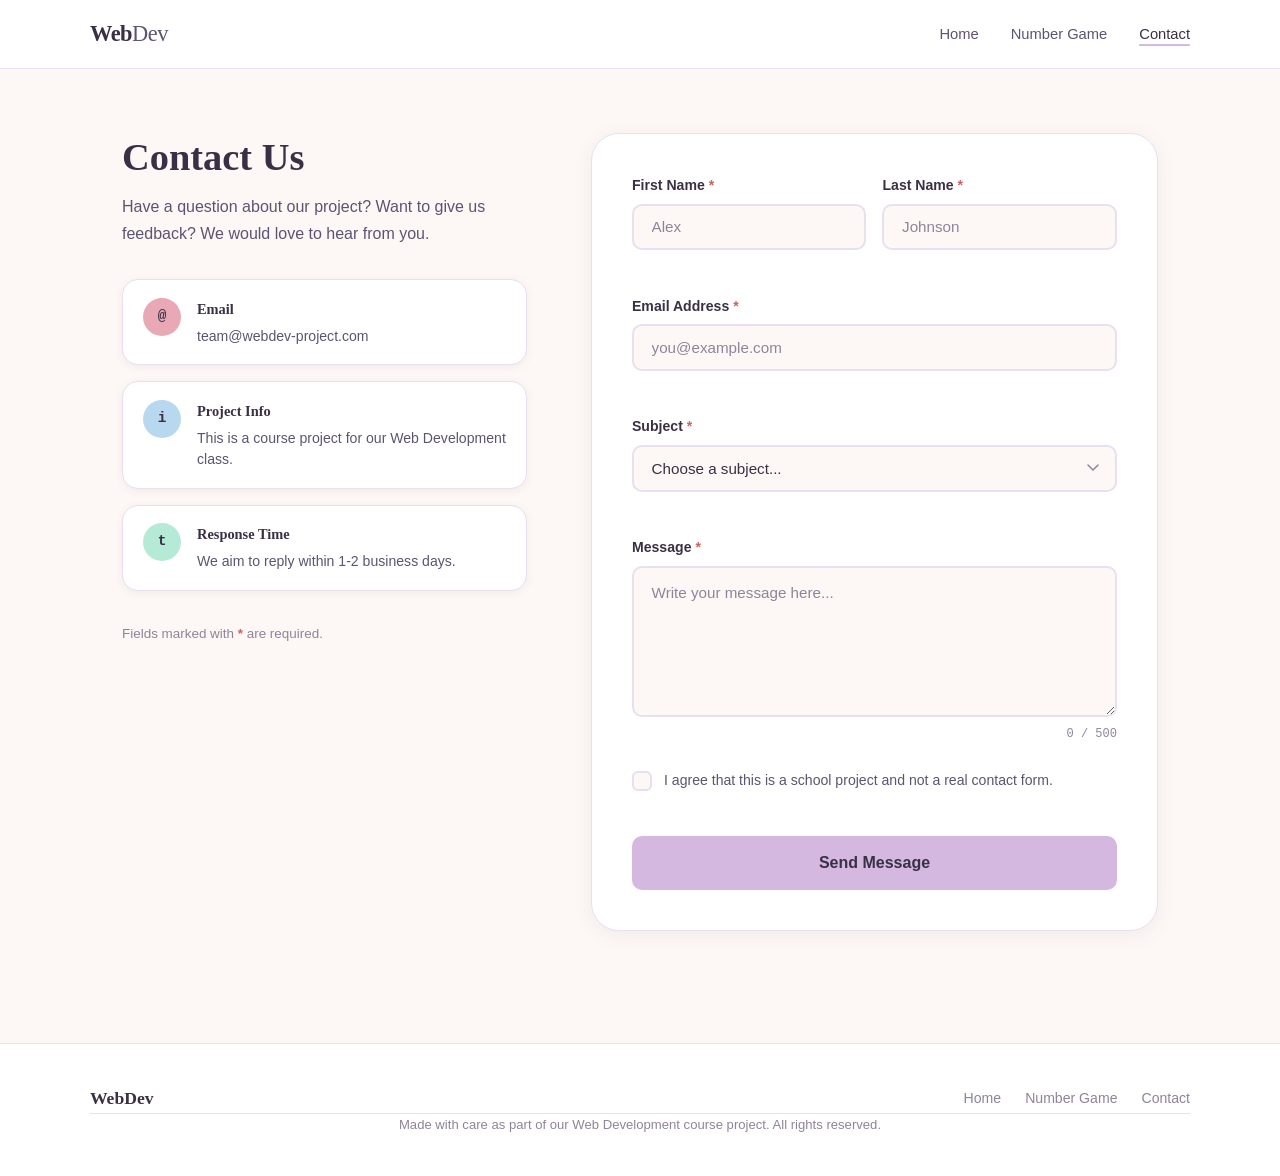
==== contact.html @ 2311730d "feat :: contact" ====
<!DOCTYPE html>
<html lang="en">
<head>
  <meta charset="UTF-8" />
  <meta name="viewport" content="width=device-width, initial-scale=1.0" />
  <title>Contact Us - WebDev</title>
  <link rel="stylesheet" href="style.css" />
  <link rel="stylesheet" href="contact.css" />
</head>
<body>

  <!-- HEADER -->
  <header>
    <nav>
      <div class="nav-logo">Web<span>Dev</span></div>
      <button class="hamburger" id="hamburger" aria-label="Toggle menu">
        <span></span><span></span><span></span>
      </button>
      <ul class="nav-links" id="nav-links">
        <li><a href="index.html">Home</a></li>
        <li><a href="game.html">Number Game</a></li>
        <li><a href="contact.html" class="active">Contact</a></li>
      </ul>
    </nav>
  </header>

  <main class="contact-main">
    <div class="container">

      <div class="contact-layout">

        <!-- LEFT: Info -->
        <div class="contact-info">
          <h1 class="section-title">Contact Us</h1>
          <p class="section-desc">Have a question about our project? Want to give us feedback? We would love to hear from you.</p>

          <div class="info-cards">

            <div class="info-card">
              <div class="info-icon" style="background: var(--pink);">@</div>
              <div>
                <h4>Email</h4>
                <p>team@webdev-project.com</p>
              </div>
            </div>

            <div class="info-card">
              <div class="info-icon" style="background: var(--sky);">i</div>
              <div>
                <h4>Project Info</h4>
                <p>This is a course project for our Web Development class.</p>
              </div>
            </div>

            <div class="info-card">
              <div class="info-icon" style="background: var(--mint);">t</div>
              <div>
                <h4>Response Time</h4>
                <p>We aim to reply within 1-2 business days.</p>
              </div>
            </div>

          </div>

          <div class="info-note">
            <p>Fields marked with <span class="required-star">*</span> are required.</p>
          </div>
        </div>

        <!-- RIGHT: Form -->
        <div class="contact-form-wrap">

          <!-- SUCCESS STATE -->
          <div class="form-success" id="form-success" style="display:none;">
            <div class="success-icon">ok</div>
            <h3>Message Sent!</h3>
            <p>Thank you for reaching out. We will get back to you soon.</p>
            <button class="btn btn-outline" onclick="resetForm()">Send Another Message</button>
          </div>

          <!-- FORM -->
          <form class="contact-form" id="contact-form" novalidate>

            <div class="form-row">
              <div class="form-group">
                <label for="first-name" class="form-label">First Name <span class="required-star">*</span></label>
                <input
                  type="text"
                  id="first-name"
                  name="first-name"
                  class="form-input"
                  placeholder="Alex"
                  autocomplete="given-name"
                />
                <span class="field-error" id="error-first-name"></span>
              </div>
              <div class="form-group">
                <label for="last-name" class="form-label">Last Name <span class="required-star">*</span></label>
                <input
                  type="text"
                  id="last-name"
                  name="last-name"
                  class="form-input"
                  placeholder="Johnson"
                  autocomplete="family-name"
                />
                <span class="field-error" id="error-last-name"></span>
              </div>
            </div>

            <div class="form-group">
              <label for="email" class="form-label">Email Address <span class="required-star">*</span></label>
              <input
                type="email"
                id="email"
                name="email"
                class="form-input"
                placeholder="you@example.com"
                autocomplete="email"
              />
              <span class="field-error" id="error-email"></span>
            </div>

            <div class="form-group">
              <label for="subject" class="form-label">Subject <span class="required-star">*</span></label>
              <select id="subject" name="subject" class="form-input form-select">
                <option value="">Choose a subject...</option>
                <option value="feedback">Project Feedback</option>
                <option value="question">General Question</option>
                <option value="bug">Report a Bug</option>
                <option value="other">Other</option>
              </select>
              <span class="field-error" id="error-subject"></span>
            </div>

            <div class="form-group">
              <label for="message" class="form-label">Message <span class="required-star">*</span></label>
              <textarea
                id="message"
                name="message"
                class="form-input form-textarea"
                placeholder="Write your message here..."
                rows="5"
              ></textarea>
              <div class="char-count">
                <span class="field-error" id="error-message"></span>
                <span class="char-counter"><span id="char-current">0</span> / 500</span>
              </div>
            </div>

            <div class="form-group">
              <label class="checkbox-label">
                <input type="checkbox" id="agree" name="agree" class="checkbox-input" />
                <span class="checkbox-box"></span>
                <span class="checkbox-text">I agree that this is a school project and not a real contact form.</span>
              </label>
              <span class="field-error" id="error-agree"></span>
            </div>

            <button type="submit" class="btn btn-primary submit-btn" id="submit-btn">Send Message</button>

          </form>

        </div>

      </div>

    </div>
  </main>

  <!-- FOOTER -->
  <footer>
    <div class="footer-inner">
      <div class="footer-logo">WebDev</div>
      <ul class="footer-links">
        <li><a href="index.html">Home</a></li>
        <li><a href="game.html">Number Game</a></li>
        <li><a href="contact.html">Contact</a></li>
      </ul>
    </div>
    <p class="footer-copy container">Made with care as part of our Web Development course project. All rights reserved.</p>
  </footer>

  <script src="nav.js"></script>
  <script src="contact.js"></script>
</body>
</html>
---- style.css ----
/* ===== CSS VARIABLES ===== */
:root {
  --pink: #e9a8b5;
  --peach: #fdd9b5;
  --mint: #b5ead7;
  --lavender: #d4b8e0;
  --sky: #b8d8f0;
  --yellow: #fef3b4;
  --white: #ffffff;
  --off-white: #fdf8f5;
  --text-dark: #3a3045;
  --text-mid: #5c5470;
  --text-light: #8e849a;
  --border: #e8dff0;
  --shadow: rgba(90, 70, 120, 0.08);
  --shadow-md: rgba(90, 70, 120, 0.14);
  --radius: 16px;
  --radius-sm: 10px;
  --radius-lg: 28px;
  --font-display: 'Playfair Display', serif;
  --font-body: 'DM Sans', sans-serif;
  --font-mono: 'DM Mono', monospace;
}

/* ===== RESET ===== */
*, *::before, *::after { box-sizing: border-box; margin: 0; padding: 0; }
html { scroll-behavior: smooth; }
body {
  font-family: var(--font-body);
  background: var(--off-white);
  color: var(--text-dark);
  line-height: 1.65;
  font-size: 16px;
}
img { max-width: 100%; display: block; }
a { text-decoration: none; color: inherit; }
ul { list-style: none; }

/* ===== GOOGLE FONTS ===== */
@import url('https://fonts.googleapis.com/css2?family=Playfair+Display:wght@400;600;700&family=DM+Sans:wght@300;400;500;600&family=DM+Mono:wght@400;500&display=swap');

/* ===== HEADER / NAV ===== */
header {
  background: var(--white);
  border-bottom: 1.5px solid var(--border);
  position: sticky;
  top: 0;
  z-index: 100;
  padding: 0 2rem;
}

nav {
  max-width: 1100px;
  margin: 0 auto;
  display: flex;
  align-items: center;
  justify-content: space-between;
  height: 68px;
}

.nav-logo {
  font-family: var(--font-display);
  font-size: 1.4rem;
  font-weight: 700;
  color: var(--text-dark);
  letter-spacing: -0.5px;
}

.nav-logo span {
  color: var(--text-mid);
  font-weight: 400;
}

.nav-links {
  display: flex;
  gap: 2rem;
  align-items: center;
}

.nav-links a {
  font-size: 0.92rem;
  font-weight: 500;
  color: var(--text-mid);
  transition: color 0.2s;
  position: relative;
  padding-bottom: 2px;
}

.nav-links a::after {
  content: '';
  position: absolute;
  bottom: -2px;
  left: 0;
  width: 0;
  height: 2px;
  background: var(--lavender);
  border-radius: 2px;
  transition: width 0.25s;
}

.nav-links a:hover { color: var(--text-dark); }
.nav-links a:hover::after { width: 100%; }
.nav-links a.active { color: var(--text-dark); }
.nav-links a.active::after { width: 100%; }

/* Hamburger */
.hamburger {
  display: none;
  flex-direction: column;
  gap: 5px;
  cursor: pointer;
  background: none;
  border: none;
  padding: 4px;
}
.hamburger span {
  display: block;
  width: 24px;
  height: 2px;
  background: var(--text-dark);
  border-radius: 2px;
  transition: all 0.3s;
}

/* ===== FOOTER ===== */
footer {
  background: var(--white);
  border-top: 1.5px solid var(--border);
  padding: 2.5rem 2rem;
  margin-top: 5rem;
}

.footer-inner {
  max-width: 1100px;
  margin: 0 auto;
  display: flex;
  align-items: center;
  justify-content: space-between;
  flex-wrap: wrap;
  gap: 1rem;
}

.footer-logo {
  font-family: var(--font-display);
  font-size: 1.1rem;
  font-weight: 700;
  color: var(--text-dark);
}

.footer-links {
  display: flex;
  gap: 1.5rem;
}

.footer-links a {
  font-size: 0.88rem;
  color: var(--text-light);
  transition: color 0.2s;
}
.footer-links a:hover { color: var(--text-dark); }

.footer-copy {
  font-size: 0.82rem;
  color: var(--text-light);
  width: 100%;
  text-align: center;
  margin-top: 1rem;
  padding-top: 1rem;
  border-top: 1px solid var(--border);
}

/* ===== SHARED UTILITIES ===== */
.container {
  max-width: 1100px;
  margin: 0 auto;
  padding: 0 2rem;
}

.section {
  padding: 5rem 2rem;
}

.section-label {
  font-family: var(--font-mono);
  font-size: 0.78rem;
  font-weight: 500;
  text-transform: uppercase;
  letter-spacing: 2px;
  color: var(--text-light);
  margin-bottom: 0.75rem;
}

.section-title {
  font-family: var(--font-display);
  font-size: clamp(1.8rem, 3vw, 2.5rem);
  font-weight: 700;
  color: var(--text-dark);
  line-height: 1.25;
  margin-bottom: 1rem;
}

.section-desc {
  font-size: 1rem;
  color: var(--text-mid);
  max-width: 520px;
  line-height: 1.7;
}

/* ===== BUTTONS ===== */
.btn {
  display: inline-flex;
  align-items: center;
  justify-content: center;
  gap: 0.5rem;
  padding: 0.75rem 1.75rem;
  border-radius: var(--radius-sm);
  font-family: var(--font-body);
  font-size: 0.92rem;
  font-weight: 600;
  cursor: pointer;
  border: 2px solid transparent;
  transition: all 0.2s;
}

.btn-primary {
  background: var(--lavender);
  color: var(--text-dark);
  border-color: var(--lavender);
}
.btn-primary:hover {
  background: #c5a8d8;
  border-color: #c5a8d8;
  transform: translateY(-1px);
  box-shadow: 0 4px 16px var(--shadow-md);
}

.btn-outline {
  background: transparent;
  color: var(--text-dark);
  border-color: var(--border);
}
.btn-outline:hover {
  border-color: var(--text-mid);
  transform: translateY(-1px);
}

.btn-mint {
  background: var(--mint);
  color: var(--text-dark);
  border-color: var(--mint);
}
.btn-mint:hover {
  background: #9fd9c3;
  border-color: #9fd9c3;
  transform: translateY(-1px);
}

/* ===== PILL BADGE ===== */
.badge {
  display: inline-block;
  padding: 0.3rem 0.9rem;
  border-radius: 100px;
  font-size: 0.78rem;
  font-weight: 600;
  font-family: var(--font-mono);
}

/* ===== CARD ===== */
.card {
  background: var(--white);
  border-radius: var(--radius);
  border: 1.5px solid var(--border);
  padding: 2rem;
  box-shadow: 0 2px 12px var(--shadow);
  transition: transform 0.2s, box-shadow 0.2s;
}

.card:hover {
  transform: translateY(-3px);
  box-shadow: 0 8px 28px var(--shadow-md);
}

/* ===== RESPONSIVE ===== */
@media (max-width: 768px) {
  .hamburger { display: flex; }

  .nav-links {
    display: none;
    position: absolute;
    top: 68px;
    left: 0;
    right: 0;
    background: var(--white);
    flex-direction: column;
    padding: 1.5rem 2rem;
    gap: 1.25rem;
    border-bottom: 1.5px solid var(--border);
    box-shadow: 0 8px 24px var(--shadow);
  }

  .nav-links.open { display: flex; }

  .section { padding: 3rem 1.25rem; }

  .footer-inner { flex-direction: column; align-items: flex-start; }
}
---- contact.css ----
/* ===== CONTACT PAGE ===== */
.contact-main {
  padding: 4rem 2rem 2rem;
}

.contact-layout {
  display: grid;
  grid-template-columns: 1fr 1.4fr;
  gap: 4rem;
  align-items: start;
  max-width: 1100px;
  margin: 0 auto;
}

/* ===== INFO SIDE ===== */
.contact-info .section-title {
  margin-bottom: 0.75rem;
}

.contact-info .section-desc {
  margin-bottom: 2rem;
}

.info-cards {
  display: flex;
  flex-direction: column;
  gap: 1rem;
  margin-bottom: 2rem;
}

.info-card {
  display: flex;
  align-items: flex-start;
  gap: 1rem;
  padding: 1.1rem 1.25rem;
  background: var(--white);
  border: 1.5px solid var(--border);
  border-radius: var(--radius);
  box-shadow: 0 2px 8px var(--shadow);
}

.info-icon {
  width: 38px;
  height: 38px;
  border-radius: 50%;
  display: flex;
  align-items: center;
  justify-content: center;
  font-family: var(--font-mono);
  font-weight: 700;
  font-size: 0.9rem;
  color: var(--text-dark);
  flex-shrink: 0;
}

.info-card h4 {
  font-family: var(--font-display);
  font-size: 0.9rem;
  font-weight: 700;
  color: var(--text-dark);
  margin-bottom: 0.25rem;
}

.info-card p {
  font-size: 0.88rem;
  color: var(--text-mid);
  line-height: 1.5;
}

.info-note {
  font-size: 0.84rem;
  color: var(--text-light);
}

.required-star {
  color: #d06060;
  font-weight: 700;
}

/* ===== FORM ===== */
.contact-form-wrap {
  background: var(--white);
  border: 1.5px solid var(--border);
  border-radius: var(--radius-lg);
  padding: 2.5rem;
  box-shadow: 0 4px 20px var(--shadow);
}

.contact-form {
  display: flex;
  flex-direction: column;
  gap: 1.4rem;
}

.form-row {
  display: grid;
  grid-template-columns: 1fr 1fr;
  gap: 1rem;
}

.form-group {
  display: flex;
  flex-direction: column;
  gap: 0.4rem;
}

.form-label {
  font-size: 0.88rem;
  font-weight: 600;
  color: var(--text-dark);
}

.form-input {
  padding: 0.8rem 1.1rem;
  border: 2px solid var(--border);
  border-radius: var(--radius-sm);
  font-family: var(--font-body);
  font-size: 0.95rem;
  color: var(--text-dark);
  background: var(--off-white);
  outline: none;
  transition: border-color 0.2s, background 0.2s;
  width: 100%;
}

.form-input::placeholder {
  color: var(--text-light);
}

.form-input:focus {
  border-color: var(--lavender);
  background: var(--white);
}

.form-input.is-error {
  border-color: #f0a0a0;
  background: #fff8f8;
}

.form-input.is-valid {
  border-color: #90d8b0;
  background: var(--white);
}

.form-select {
  cursor: pointer;
  appearance: none;
  background-image: url("data:image/svg+xml,%3Csvg xmlns='http://www.w3.org/2000/svg' width='12' height='8' viewBox='0 0 12 8'%3E%3Cpath d='M1 1l5 5 5-5' stroke='%238e849a' stroke-width='1.5' fill='none' stroke-linecap='round'/%3E%3C/svg%3E");
  background-repeat: no-repeat;
  background-position: right 1rem center;
  padding-right: 2.5rem;
}

.form-textarea {
  resize: vertical;
  min-height: 120px;
  line-height: 1.6;
}

/* Character Counter */
.char-count {
  display: flex;
  justify-content: space-between;
  align-items: center;
  min-height: 1.5em;
}

.char-counter {
  font-family: var(--font-mono);
  font-size: 0.75rem;
  color: var(--text-light);
  flex-shrink: 0;
}

.char-counter.over-limit {
  color: #c05050;
  font-weight: 600;
}

/* Field Errors */
.field-error {
  font-size: 0.82rem;
  color: #c05050;
  font-weight: 500;
  min-height: 1.2em;
  display: block;
}

/* Checkbox */
.checkbox-label {
  display: flex;
  align-items: flex-start;
  gap: 0.75rem;
  cursor: pointer;
}

.checkbox-input {
  display: none;
}

.checkbox-box {
  width: 20px;
  height: 20px;
  border: 2px solid var(--border);
  border-radius: 6px;
  background: var(--off-white);
  flex-shrink: 0;
  margin-top: 1px;
  display: flex;
  align-items: center;
  justify-content: center;
  transition: border-color 0.2s, background 0.2s;
  position: relative;
}

.checkbox-input:checked + .checkbox-box {
  background: var(--lavender);
  border-color: var(--lavender);
}

.checkbox-input:checked + .checkbox-box::after {
  content: '';
  position: absolute;
  width: 5px;
  height: 9px;
  border: 2px solid var(--text-dark);
  border-top: none;
  border-left: none;
  transform: rotate(42deg) translate(-1px, -1px);
}

.checkbox-box.is-error {
  border-color: #f0a0a0;
}

.checkbox-text {
  font-size: 0.88rem;
  color: var(--text-mid);
  line-height: 1.55;
}

/* Submit Button */
.submit-btn {
  width: 100%;
  padding: 1rem;
  font-size: 1rem;
}

.submit-btn:disabled {
  opacity: 0.6;
  cursor: not-allowed;
  transform: none;
}

/* ===== SUCCESS STATE ===== */
.form-success {
  text-align: center;
  padding: 3rem 1rem;
  animation: fadeIn 0.4s ease;
}

@keyframes fadeIn {
  from { opacity: 0; transform: translateY(10px); }
  to { opacity: 1; transform: translateY(0); }
}

.success-icon {
  width: 64px;
  height: 64px;
  background: var(--mint);
  border-radius: 50%;
  display: flex;
  align-items: center;
  justify-content: center;
  font-family: var(--font-mono);
  font-size: 0.85rem;
  font-weight: 700;
  color: var(--text-dark);
  margin: 0 auto 1.25rem;
}

.form-success h3 {
  font-family: var(--font-display);
  font-size: 1.5rem;
  font-weight: 700;
  color: var(--text-dark);
  margin-bottom: 0.5rem;
}

.form-success p {
  font-size: 0.95rem;
  color: var(--text-mid);
  margin-bottom: 1.5rem;
  line-height: 1.65;
}

/* ===== RESPONSIVE ===== */
@media (max-width: 900px) {
  .contact-layout {
    grid-template-columns: 1fr;
    gap: 2.5rem;
  }
}

@media (max-width: 600px) {
  .contact-form-wrap { padding: 1.5rem; }
  .form-row { grid-template-columns: 1fr; }
  .contact-main { padding: 2rem 1.25rem 2rem; }
}
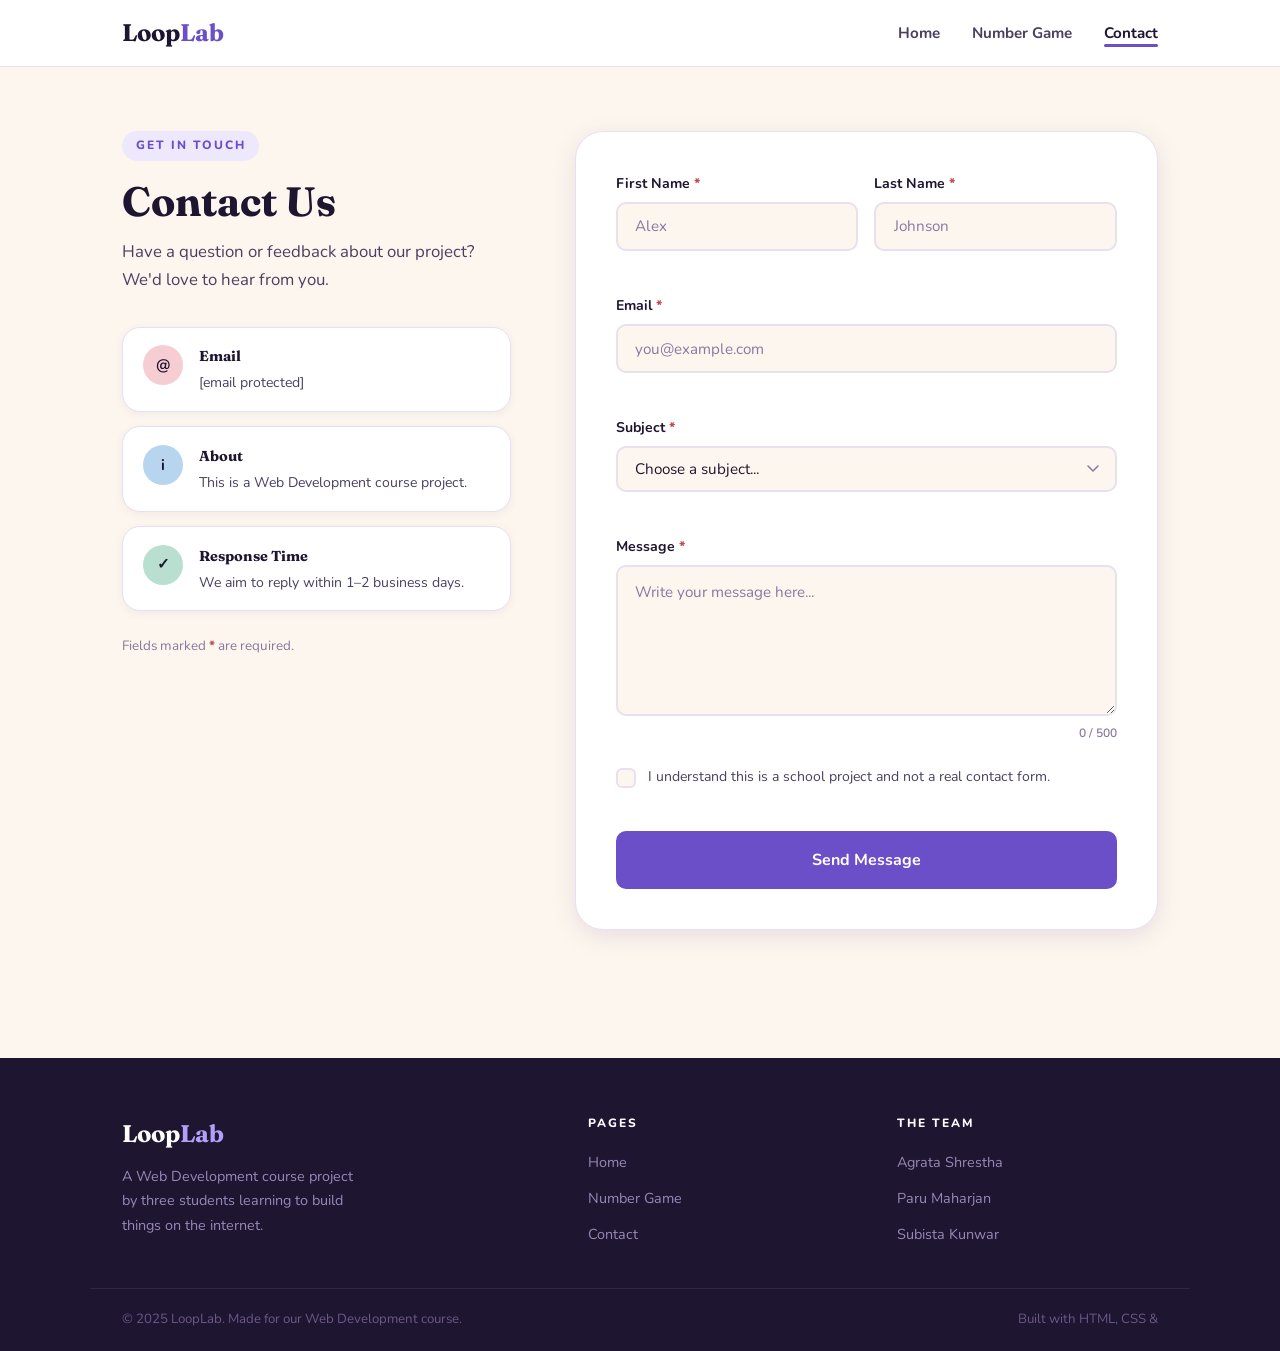
==== commit e7642ebf: "updated the contact form" ====
--- a/contact.html
+++ b/contact.html
@@ -3,16 +3,16 @@
 <head>
   <meta charset="UTF-8" />
   <meta name="viewport" content="width=device-width, initial-scale=1.0" />
-  <title>Contact Us - WebDev</title>
+  <title>Contact — LoopLab</title>
   <link rel="stylesheet" href="style.css" />
   <link rel="stylesheet" href="contact.css" />
 </head>
 <body>
 
-  <!-- HEADER -->
+  <!-- ===== HEADER ===== -->
   <header>
     <nav>
-      <div class="nav-logo">Web<span>Dev</span></div>
+      <div class="nav-logo">Loop<span>Lab</span></div>
       <button class="hamburger" id="hamburger" aria-label="Toggle menu">
         <span></span><span></span><span></span>
       </button>
@@ -31,99 +31,73 @@
 
         <!-- LEFT: Info -->
         <div class="contact-info">
+          <span class="section-eyebrow">Get in Touch</span>
           <h1 class="section-title">Contact Us</h1>
-          <p class="section-desc">Have a question about our project? Want to give us feedback? We would love to hear from you.</p>
+          <p class="section-sub">Have a question or feedback about our project? We'd love to hear from you.</p>
 
           <div class="info-cards">
-
             <div class="info-card">
-              <div class="info-icon" style="background: var(--pink);">@</div>
+              <div class="info-icon" style="background: var(--soft-pink);">@</div>
               <div>
                 <h4>Email</h4>
-                <p>team@webdev-project.com</p>
+                <p><a href="/cdn-cgi/l/email-protection" class="__cf_email__" data-cfemail="a4d0c1c5c9e4c8cbcbd4c8c5c689d4d6cbcec1c7d08ac7cbc9">[email&#160;protected]</a></p>
               </div>
             </div>
-
             <div class="info-card">
-              <div class="info-icon" style="background: var(--sky);">i</div>
+              <div class="info-icon" style="background: var(--soft-blue);">i</div>
               <div>
-                <h4>Project Info</h4>
-                <p>This is a course project for our Web Development class.</p>
+                <h4>About</h4>
+                <p>This is a Web Development course project.</p>
               </div>
             </div>
-
             <div class="info-card">
-              <div class="info-icon" style="background: var(--mint);">t</div>
+              <div class="info-icon" style="background: var(--soft-green);">✓</div>
               <div>
                 <h4>Response Time</h4>
-                <p>We aim to reply within 1-2 business days.</p>
+                <p>We aim to reply within 1–2 business days.</p>
               </div>
             </div>
-
           </div>
 
-          <div class="info-note">
-            <p>Fields marked with <span class="required-star">*</span> are required.</p>
-          </div>
+          <p class="info-note">Fields marked <span class="req">*</span> are required.</p>
         </div>
 
         <!-- RIGHT: Form -->
         <div class="contact-form-wrap">
 
-          <!-- SUCCESS STATE -->
-          <div class="form-success" id="form-success" style="display:none;">
-            <div class="success-icon">ok</div>
+          <!-- Success state (hidden by default) -->
+          <div class="form-success" id="form-success" style="display: none;">
+            <div class="success-icon">✓</div>
             <h3>Message Sent!</h3>
-            <p>Thank you for reaching out. We will get back to you soon.</p>
-            <button class="btn btn-outline" onclick="resetForm()">Send Another Message</button>
+            <p>Thanks for reaching out — we'll get back to you soon.</p>
+            <button class="btn btn-ghost" onclick="resetForm()">Send Another</button>
           </div>
 
-          <!-- FORM -->
+          <!-- Form -->
           <form class="contact-form" id="contact-form" novalidate>
 
             <div class="form-row">
               <div class="form-group">
-                <label for="first-name" class="form-label">First Name <span class="required-star">*</span></label>
-                <input
-                  type="text"
-                  id="first-name"
-                  name="first-name"
-                  class="form-input"
-                  placeholder="Alex"
-                  autocomplete="given-name"
-                />
+                <label for="first-name" class="form-label">First Name <span class="req">*</span></label>
+                <input type="text" id="first-name" class="form-input" placeholder="Alex" autocomplete="given-name" />
                 <span class="field-error" id="error-first-name"></span>
               </div>
               <div class="form-group">
-                <label for="last-name" class="form-label">Last Name <span class="required-star">*</span></label>
-                <input
-                  type="text"
-                  id="last-name"
-                  name="last-name"
-                  class="form-input"
-                  placeholder="Johnson"
-                  autocomplete="family-name"
-                />
+                <label for="last-name" class="form-label">Last Name <span class="req">*</span></label>
+                <input type="text" id="last-name" class="form-input" placeholder="Johnson" autocomplete="family-name" />
                 <span class="field-error" id="error-last-name"></span>
               </div>
             </div>
 
             <div class="form-group">
-              <label for="email" class="form-label">Email Address <span class="required-star">*</span></label>
-              <input
-                type="email"
-                id="email"
-                name="email"
-                class="form-input"
-                placeholder="you@example.com"
-                autocomplete="email"
-              />
+              <label for="email" class="form-label">Email <span class="req">*</span></label>
+              <input type="email" id="email" class="form-input" placeholder="you@example.com" autocomplete="email" />
               <span class="field-error" id="error-email"></span>
             </div>
 
             <div class="form-group">
-              <label for="subject" class="form-label">Subject <span class="required-star">*</span></label>
-              <select id="subject" name="subject" class="form-input form-select">
+              <label for="subject" class="form-label">Subject <span class="req">*</span></label>
+              <select id="subject" class="form-input form-select">
                 <option value="">Choose a subject...</option>
                 <option value="feedback">Project Feedback</option>
                 <option value="question">General Question</option>
@@ -134,14 +108,8 @@
             </div>
 
             <div class="form-group">
-              <label for="message" class="form-label">Message <span class="required-star">*</span></label>
-              <textarea
-                id="message"
-                name="message"
-                class="form-input form-textarea"
-                placeholder="Write your message here..."
-                rows="5"
-              ></textarea>
+              <label for="message" class="form-label">Message <span class="req">*</span></label>
+              <textarea id="message" class="form-input form-textarea" placeholder="Write your message here..." rows="5"></textarea>
               <div class="char-count">
                 <span class="field-error" id="error-message"></span>
                 <span class="char-counter"><span id="char-current">0</span> / 500</span>
@@ -150,9 +118,9 @@
 
             <div class="form-group">
               <label class="checkbox-label">
-                <input type="checkbox" id="agree" name="agree" class="checkbox-input" />
+                <input type="checkbox" id="agree" class="checkbox-input" />
                 <span class="checkbox-box"></span>
-                <span class="checkbox-text">I agree that this is a school project and not a real contact form.</span>
+                <span class="checkbox-text">I understand this is a school project and not a real contact form.</span>
               </label>
               <span class="field-error" id="error-agree"></span>
             </div>
@@ -160,28 +128,36 @@
             <button type="submit" class="btn btn-primary submit-btn" id="submit-btn">Send Message</button>
 
           </form>
-
         </div>
 
       </div>
-
     </div>
   </main>
 
-  <!-- FOOTER -->
+  <!-- ===== FOOTER ===== -->
   <footer>
-    <div class="footer-inner">
-      <div class="footer-logo">WebDev</div>
-      <ul class="footer-links">
-        <li><a href="index.html">Home</a></li>
-        <li><a href="game.html">Number Game</a></li>
-        <li><a href="contact.html">Contact</a></li>
-      </ul>
+    <div class="footer-top">
+      <div class="footer-brand">
+        <div class="footer-brand-logo">Loop<span>Lab</span></div>
+        <p>A Web Development course project by three students learning to build things on the internet.</p>
+      </div>
+      <div class="footer-col">
+        <h4>Pages</h4>
+        <ul>
+          <li><a href="index.html">Home</a></li>
+          <li><a href="game.html">Number Game</a></li>
+          <li><a href="contact.html">Contact</a></li>
+        </ul>
+      </div>
+      <div class="footer-col">
+        <h4>The Team</h4>
+        <ul>
+          <li><a href="index.html#members">Agrata Shrestha</a></li>
+          <li><a href="index.html#members">Paru Maharjan</a></li>
+          <li><a href="index.html#members">Subista Kunwar</a></li>
+        </ul>
+      </div>
     </div>
-    <p class="footer-copy container">Made with care as part of our Web Development course project. All rights reserved.</p>
-  </footer>
-
-  <script src="nav.js"></script>
-  <script src="contact.js"></script>
-</body>
-</html>
+    <div class="footer-bottom">
+      <p>&copy; 2025 LoopLab. Made for our Web Development course.</p>
+      <p>Built with HTML, CSS &amp;
--- a/style.css
+++ b/style.css
@@ -1,209 +1,240 @@
-/* ===== CSS VARIABLES ===== */
+/* ===== GOOGLE FONTS ===== */
+@import url('https://fonts.googleapis.com/css2?family=Nunito:ital,wght@0,400;0,600;0,700;0,800;1,400&family=Fraunces:ital,wght@0,700;1,600&display=swap');
+
+/* ===== VARIABLES (like named shortcuts for colours and fonts) ===== */
 :root {
-  --pink: #e9a8b5;
-  --peach: #fdd9b5;
-  --mint: #b5ead7;
-  --lavender: #d4b8e0;
-  --sky: #b8d8f0;
-  --yellow: #fef3b4;
-  --white: #ffffff;
-  --off-white: #fdf8f5;
-  --text-dark: #3a3045;
-  --text-mid: #5c5470;
-  --text-light: #8e849a;
-  --border: #e8dff0;
-  --shadow: rgba(90, 70, 120, 0.08);
-  --shadow-md: rgba(90, 70, 120, 0.14);
-  --radius: 16px;
-  --radius-sm: 10px;
-  --radius-lg: 28px;
-  --font-display: 'Playfair Display', serif;
-  --font-body: 'DM Sans', sans-serif;
-  --font-mono: 'DM Mono', monospace;
-}
-
-/* ===== RESET ===== */
-*, *::before, *::after { box-sizing: border-box; margin: 0; padding: 0; }
+  --cream:       #fdf6ee;
+  --white:       #ffffff;
+  --soft-pink:   #f6cdd2;
+  --soft-green:  #b8dfd0;
+  --soft-blue:   #b8d5f0;
+  --soft-yellow: #fbe8a6;
+  --soft-purple: #ddd0f8;
+  --accent:      #6a4fc8;
+  --accent-lt:   #ede8fb;
+  --accent-dark: #4e38a0;
+
+  --text-dark:  #1e1530;
+  --text-mid:   #4a4060;
+  --text-light: #8878a0;
+
+  --border:     #e8dff0;
+  --shadow-sm:  0 2px 8px rgba(90,60,140,.07);
+  --shadow-md:  0 6px 24px rgba(90,60,140,.13);
+
+  --r-sm: 10px;
+  --r-md: 18px;
+  --r-lg: 28px;
+
+  --font-head: 'Fraunces', serif;
+  --font-body: 'Nunito', sans-serif;
+}
+
+/* ===== BASIC RESET (removes default browser spacing) ===== */
+*, *::before, *::after {
+  box-sizing: border-box;
+  margin: 0;
+  padding: 0;
+}
+
 html { scroll-behavior: smooth; }
+
 body {
   font-family: var(--font-body);
-  background: var(--off-white);
-  color: var(--text-dark);
+  background: var(--cream);
+  color: var(--text-dark);
+  font-size: 16px;
   line-height: 1.65;
-  font-size: 16px;
-}
+}
+
 img { max-width: 100%; display: block; }
-a { text-decoration: none; color: inherit; }
-ul { list-style: none; }
-
-/* ===== GOOGLE FONTS ===== */
-@import url('https://fonts.googleapis.com/css2?family=Playfair+Display:wght@400;600;700&family=DM+Sans:wght@300;400;500;600&family=DM+Mono:wght@400;500&display=swap');
-
-/* ===== HEADER / NAV ===== */
+a   { text-decoration: none; color: inherit; }
+ul  { list-style: none; }
+
+/* ===== HEADER & NAV ===== */
 header {
   background: var(--white);
   border-bottom: 1.5px solid var(--border);
-  position: sticky;
+  position: sticky; /* stays at top when you scroll */
   top: 0;
   z-index: 100;
-  padding: 0 2rem;
 }
 
 nav {
   max-width: 1100px;
   margin: 0 auto;
+  padding: 0 2rem;
+  height: 66px;
   display: flex;
   align-items: center;
   justify-content: space-between;
-  height: 68px;
 }
 
 .nav-logo {
-  font-family: var(--font-display);
-  font-size: 1.4rem;
-  font-weight: 700;
-  color: var(--text-dark);
-  letter-spacing: -0.5px;
-}
-
-.nav-logo span {
-  color: var(--text-mid);
-  font-weight: 400;
-}
+  font-family: var(--font-head);
+  font-size: 1.5rem;
+  font-weight: 700;
+  color: var(--text-dark);
+}
+.nav-logo span { color: var(--accent); }
 
 .nav-links {
   display: flex;
+  align-items: center;
   gap: 2rem;
-  align-items: center;
 }
 
 .nav-links a {
-  font-size: 0.92rem;
-  font-weight: 500;
+  font-size: 0.95rem;
+  font-weight: 700;
   color: var(--text-mid);
-  transition: color 0.2s;
+  transition: color .2s;
   position: relative;
-  padding-bottom: 2px;
-}
-
+  padding-bottom: 3px;
+}
+
+/* Animated underline on hover / active link */
 .nav-links a::after {
   content: '';
   position: absolute;
-  bottom: -2px;
+  bottom: -1px;
   left: 0;
   width: 0;
-  height: 2px;
-  background: var(--lavender);
+  height: 2.5px;
+  background: var(--accent);
   border-radius: 2px;
-  transition: width 0.25s;
-}
-
-.nav-links a:hover { color: var(--text-dark); }
-.nav-links a:hover::after { width: 100%; }
+  transition: width .25s;
+}
+.nav-links a:hover,
 .nav-links a.active { color: var(--text-dark); }
+
+.nav-links a:hover::after,
 .nav-links a.active::after { width: 100%; }
 
-/* Hamburger */
+/* ===== HAMBURGER BUTTON (only visible on mobile) ===== */
 .hamburger {
-  display: none;
+  display: none; /* hidden on desktop */
   flex-direction: column;
   gap: 5px;
-  cursor: pointer;
   background: none;
   border: none;
+  cursor: pointer;
   padding: 4px;
 }
 .hamburger span {
   display: block;
   width: 24px;
-  height: 2px;
+  height: 2.5px;
   background: var(--text-dark);
   border-radius: 2px;
-  transition: all 0.3s;
+  transition: all .3s;
 }
 
 /* ===== FOOTER ===== */
 footer {
-  background: var(--white);
-  border-top: 1.5px solid var(--border);
-  padding: 2.5rem 2rem;
-  margin-top: 5rem;
-}
-
-.footer-inner {
+  background: var(--text-dark);
+  margin-top: 6rem;
+}
+
+.footer-top {
   max-width: 1100px;
   margin: 0 auto;
+  padding: 3.5rem 2rem 2.5rem;
+  display: grid;
+  grid-template-columns: 1.6fr 1fr 1fr;
+  gap: 3rem;
+  border-bottom: 1px solid rgba(255,255,255,.08);
+}
+
+.footer-brand-logo {
+  font-family: var(--font-head);
+  font-size: 1.5rem;
+  font-weight: 700;
+  color: var(--white);
+  margin-bottom: 0.65rem;
+}
+.footer-brand-logo span { color: #b0a0f8; }
+
+.footer-brand p {
+  font-size: 0.9rem;
+  color: #9888b8;
+  line-height: 1.7;
+  max-width: 240px;
+}
+
+.footer-col h4 {
+  font-size: 0.75rem;
+  font-weight: 800;
+  text-transform: uppercase;
+  letter-spacing: 2px;
+  color: var(--white);
+  margin-bottom: 1rem;
+}
+.footer-col ul {
+  display: flex;
+  flex-direction: column;
+  gap: 0.6rem;
+}
+.footer-col li a {
+  font-size: 0.9rem;
+  color: #9888b8;
+  transition: color .2s;
+}
+.footer-col li a:hover { color: var(--white); }
+
+.footer-bottom {
+  max-width: 1100px;
+  margin: 0 auto;
+  padding: 1.25rem 2rem;
   display: flex;
   align-items: center;
   justify-content: space-between;
   flex-wrap: wrap;
-  gap: 1rem;
-}
-
-.footer-logo {
-  font-family: var(--font-display);
-  font-size: 1.1rem;
-  font-weight: 700;
-  color: var(--text-dark);
-}
-
-.footer-links {
-  display: flex;
-  gap: 1.5rem;
-}
-
-.footer-links a {
-  font-size: 0.88rem;
-  color: var(--text-light);
-  transition: color 0.2s;
-}
-.footer-links a:hover { color: var(--text-dark); }
-
-.footer-copy {
-  font-size: 0.82rem;
-  color: var(--text-light);
-  width: 100%;
-  text-align: center;
-  margin-top: 1rem;
-  padding-top: 1rem;
-  border-top: 1px solid var(--border);
-}
-
-/* ===== SHARED UTILITIES ===== */
+  gap: 0.5rem;
+}
+.footer-bottom p {
+  font-size: 0.83rem;
+  color: #6a5888;
+}
+
+/* ===== LAYOUT HELPERS ===== */
+/* .container centres content and limits max width */
 .container {
   max-width: 1100px;
   margin: 0 auto;
   padding: 0 2rem;
 }
 
-.section {
-  padding: 5rem 2rem;
-}
-
-.section-label {
-  font-family: var(--font-mono);
-  font-size: 0.78rem;
-  font-weight: 500;
+.section { padding: 5rem 2rem; }
+
+/* Small coloured label above section titles */
+.section-eyebrow {
+  display: inline-block;
+  font-size: 0.75rem;
+  font-weight: 800;
   text-transform: uppercase;
   letter-spacing: 2px;
-  color: var(--text-light);
-  margin-bottom: 0.75rem;
+  color: var(--accent);
+  background: var(--accent-lt);
+  padding: 0.3rem 0.85rem;
+  border-radius: 100px;
+  margin-bottom: 1rem;
 }
 
 .section-title {
-  font-family: var(--font-display);
-  font-size: clamp(1.8rem, 3vw, 2.5rem);
-  font-weight: 700;
-  color: var(--text-dark);
-  line-height: 1.25;
+  font-family: var(--font-head);
+  font-size: clamp(1.9rem, 3.2vw, 2.6rem); /* clamp = scales with screen size */
+  font-weight: 700;
+  color: var(--text-dark);
+  line-height: 1.2;
   margin-bottom: 1rem;
 }
 
-.section-desc {
-  font-size: 1rem;
+.section-sub {
+  font-size: 1.05rem;
   color: var(--text-mid);
+  line-height: 1.7;
   max-width: 520px;
-  line-height: 1.7;
 }
 
 /* ===== BUTTONS ===== */
@@ -211,83 +242,81 @@
   display: inline-flex;
   align-items: center;
   justify-content: center;
-  gap: 0.5rem;
   padding: 0.75rem 1.75rem;
-  border-radius: var(--radius-sm);
+  border-radius: var(--r-sm);
   font-family: var(--font-body);
-  font-size: 0.92rem;
-  font-weight: 600;
+  font-size: 0.95rem;
+  font-weight: 700;
+  border: 2px solid transparent;
   cursor: pointer;
-  border: 2px solid transparent;
-  transition: all 0.2s;
+  transition: all .2s;
 }
 
 .btn-primary {
-  background: var(--lavender);
-  color: var(--text-dark);
-  border-color: var(--lavender);
+  background: var(--accent);
+  color: var(--white);
+  border-color: var(--accent);
 }
 .btn-primary:hover {
-  background: #c5a8d8;
-  border-color: #c5a8d8;
-  transform: translateY(-1px);
-  box-shadow: 0 4px 16px var(--shadow-md);
-}
-
-.btn-outline {
+  background: var(--accent-dark);
+  border-color: var(--accent-dark);
+  transform: translateY(-2px);
+  box-shadow: var(--shadow-md);
+}
+
+.btn-ghost {
   background: transparent;
   color: var(--text-dark);
   border-color: var(--border);
 }
-.btn-outline:hover {
-  border-color: var(--text-mid);
-  transform: translateY(-1px);
-}
-
-.btn-mint {
-  background: var(--mint);
-  color: var(--text-dark);
-  border-color: var(--mint);
-}
-.btn-mint:hover {
-  background: #9fd9c3;
-  border-color: #9fd9c3;
-  transform: translateY(-1px);
-}
-
-/* ===== PILL BADGE ===== */
-.badge {
-  display: inline-block;
-  padding: 0.3rem 0.9rem;
-  border-radius: 100px;
-  font-size: 0.78rem;
-  font-weight: 600;
-  font-family: var(--font-mono);
+.btn-ghost:hover {
+  border-color: var(--accent);
+  color: var(--accent);
+  transform: translateY(-2px);
+}
+
+.btn-green {
+  background: var(--soft-green);
+  color: var(--text-dark);
+  border-color: var(--soft-green);
+}
+.btn-green:hover {
+  background: #9fd0be;
+  transform: translateY(-2px);
 }
 
 /* ===== CARD ===== */
 .card {
   background: var(--white);
-  border-radius: var(--radius);
   border: 1.5px solid var(--border);
-  padding: 2rem;
-  box-shadow: 0 2px 12px var(--shadow);
-  transition: transform 0.2s, box-shadow 0.2s;
-}
-
+  border-radius: var(--r-md);
+  padding: 1.75rem;
+  box-shadow: var(--shadow-sm);
+  transition: transform .2s, box-shadow .2s;
+}
 .card:hover {
-  transform: translateY(-3px);
-  box-shadow: 0 8px 28px var(--shadow-md);
-}
-
-/* ===== RESPONSIVE ===== */
+  transform: translateY(-4px);
+  box-shadow: var(--shadow-md);
+}
+
+/* ===== BADGE (small pill label) ===== */
+.badge {
+  display: inline-block;
+  padding: 0.25rem 0.85rem;
+  border-radius: 100px;
+  font-size: 0.75rem;
+  font-weight: 700;
+}
+
+/* ===== MOBILE RESPONSIVE ===== */
 @media (max-width: 768px) {
-  .hamburger { display: flex; }
-
+  .hamburger { display: flex; } /* show burger button */
+
+  /* Hide nav links, stack them vertically when menu opens */
   .nav-links {
     display: none;
     position: absolute;
-    top: 68px;
+    top: 66px;
     left: 0;
     right: 0;
     background: var(--white);
@@ -295,12 +324,16 @@
     padding: 1.5rem 2rem;
     gap: 1.25rem;
     border-bottom: 1.5px solid var(--border);
-    box-shadow: 0 8px 24px var(--shadow);
+    box-shadow: var(--shadow-md);
   }
-
-  .nav-links.open { display: flex; }
-
-  .section { padding: 3rem 1.25rem; }
-
-  .footer-inner { flex-direction: column; align-items: flex-start; }
-}
+  .nav-links.open { display: flex; } /* JS adds "open" to show the menu */
+
+  .footer-top { grid-template-columns: 1fr 1fr; }
+  .footer-brand { grid-column: 1 / -1; }
+  .section { padding: 3.5rem 1.5rem; }
+}
+
+@media (max-width: 500px) {
+  .footer-top { grid-template-columns: 1fr; }
+  .footer-bottom { flex-direction: column; text-align: center; }
+}
--- a/contact.css
+++ b/contact.css
@@ -1,33 +1,29 @@
-/* ===== CONTACT PAGE ===== */
-.contact-main {
-  padding: 4rem 2rem 2rem;
-}
-
+/* ===== CONTACT PAGE STYLES (contact.html) ===== */
+
+.contact-main { padding: 4rem 2rem 2rem; }
+
+/* Two columns: info on left, form on right */
 .contact-layout {
   display: grid;
-  grid-template-columns: 1fr 1.4fr;
+  grid-template-columns: 1fr 1.5fr;
   gap: 4rem;
   align-items: start;
   max-width: 1100px;
   margin: 0 auto;
 }
 
-/* ===== INFO SIDE ===== */
-.contact-info .section-title {
-  margin-bottom: 0.75rem;
-}
-
-.contact-info .section-desc {
-  margin-bottom: 2rem;
-}
+/* ===== LEFT SIDE: CONTACT INFO ===== */
+.contact-info .section-title { margin-bottom: 0.75rem; }
+.contact-info .section-sub   { margin-bottom: 2rem; }
 
 .info-cards {
   display: flex;
   flex-direction: column;
-  gap: 1rem;
-  margin-bottom: 2rem;
-}
-
+  gap: 0.9rem;
+  margin-bottom: 1.5rem;
+}
+
+/* Each info card (email, about, response time) */
 .info-card {
   display: flex;
   align-items: flex-start;
@@ -35,63 +31,55 @@
   padding: 1.1rem 1.25rem;
   background: var(--white);
   border: 1.5px solid var(--border);
-  border-radius: var(--radius);
-  box-shadow: 0 2px 8px var(--shadow);
+  border-radius: var(--r-md);
+  box-shadow: var(--shadow-sm);
 }
 
 .info-icon {
-  width: 38px;
-  height: 38px;
+  width: 40px;
+  height: 40px;
   border-radius: 50%;
   display: flex;
   align-items: center;
   justify-content: center;
-  font-family: var(--font-mono);
-  font-weight: 700;
+  font-size: 0.95rem;
+  font-weight: 700;
+  color: var(--text-dark);
+  flex-shrink: 0;
+}
+
+.info-card h4 {
+  font-family: var(--font-head);
   font-size: 0.9rem;
-  color: var(--text-dark);
-  flex-shrink: 0;
-}
-
-.info-card h4 {
-  font-family: var(--font-display);
-  font-size: 0.9rem;
-  font-weight: 700;
-  color: var(--text-dark);
-  margin-bottom: 0.25rem;
-}
-
+  font-weight: 700;
+  color: var(--text-dark);
+  margin-bottom: 0.2rem;
+}
 .info-card p {
   font-size: 0.88rem;
   color: var(--text-mid);
   line-height: 1.5;
 }
 
-.info-note {
-  font-size: 0.84rem;
-  color: var(--text-light);
-}
-
-.required-star {
-  color: #d06060;
-  font-weight: 700;
-}
-
-/* ===== FORM ===== */
+.info-note { font-size: 0.84rem; color: var(--text-light); }
+.req { color: #c05050; font-weight: 800; } /* red asterisk */
+
+/* ===== RIGHT SIDE: FORM ===== */
 .contact-form-wrap {
   background: var(--white);
   border: 1.5px solid var(--border);
-  border-radius: var(--radius-lg);
+  border-radius: var(--r-lg);
   padding: 2.5rem;
-  box-shadow: 0 4px 20px var(--shadow);
+  box-shadow: var(--shadow-md);
 }
 
 .contact-form {
   display: flex;
   flex-direction: column;
-  gap: 1.4rem;
-}
-
+  gap: 1.3rem;
+}
+
+/* Side-by-side fields (first name / last name) */
 .form-row {
   display: grid;
   grid-template-columns: 1fr 1fr;
@@ -106,46 +94,33 @@
 
 .form-label {
   font-size: 0.88rem;
-  font-weight: 600;
-  color: var(--text-dark);
-}
-
+  font-weight: 700;
+  color: var(--text-dark);
+}
+
+/* Shared style for all inputs, selects, textareas */
 .form-input {
   padding: 0.8rem 1.1rem;
   border: 2px solid var(--border);
-  border-radius: var(--radius-sm);
+  border-radius: var(--r-sm);
   font-family: var(--font-body);
   font-size: 0.95rem;
   color: var(--text-dark);
-  background: var(--off-white);
+  background: var(--cream);
   outline: none;
-  transition: border-color 0.2s, background 0.2s;
+  transition: border-color .2s, background .2s;
   width: 100%;
 }
-
-.form-input::placeholder {
-  color: var(--text-light);
-}
-
-.form-input:focus {
-  border-color: var(--lavender);
-  background: var(--white);
-}
-
-.form-input.is-error {
-  border-color: #f0a0a0;
-  background: #fff8f8;
-}
-
-.form-input.is-valid {
-  border-color: #90d8b0;
-  background: var(--white);
-}
-
+.form-input::placeholder { color: var(--text-light); }
+.form-input:focus  { border-color: var(--accent); background: var(--white); }
+.form-input.is-error { border-color: #f0a0a0; background: #fff6f6; }
+.form-input.is-valid  { border-color: var(--soft-green); }
+
+/* Dropdown arrow for <select> */
 .form-select {
   cursor: pointer;
   appearance: none;
-  background-image: url("data:image/svg+xml,%3Csvg xmlns='http://www.w3.org/2000/svg' width='12' height='8' viewBox='0 0 12 8'%3E%3Cpath d='M1 1l5 5 5-5' stroke='%238e849a' stroke-width='1.5' fill='none' stroke-linecap='round'/%3E%3C/svg%3E");
+  background-image: url("data:image/svg+xml,%3Csvg xmlns='http://www.w3.org/2000/svg' width='12' height='8' viewBox='0 0 12 8'%3E%3Cpath d='M1 1l5 5 5-5' stroke='%238878a0' stroke-width='1.5' fill='none' stroke-linecap='round'/%3E%3C/svg%3E");
   background-repeat: no-repeat;
   background-position: right 1rem center;
   padding-right: 2.5rem;
@@ -157,136 +132,106 @@
   line-height: 1.6;
 }
 
-/* Character Counter */
+/* Character counter below message box */
 .char-count {
   display: flex;
   justify-content: space-between;
   align-items: center;
-  min-height: 1.5em;
-}
-
+  min-height: 1.4em;
+}
 .char-counter {
-  font-family: var(--font-mono);
   font-size: 0.75rem;
   color: var(--text-light);
-  flex-shrink: 0;
-}
-
-.char-counter.over-limit {
-  color: #c05050;
   font-weight: 600;
 }
-
-/* Field Errors */
+.char-counter.over-limit { color: #c05050; }
+
+/* Error message under each field */
 .field-error {
   font-size: 0.82rem;
   color: #c05050;
-  font-weight: 500;
+  font-weight: 700;
   min-height: 1.2em;
   display: block;
 }
 
-/* Checkbox */
+/* ===== CUSTOM CHECKBOX ===== */
 .checkbox-label {
   display: flex;
   align-items: flex-start;
   gap: 0.75rem;
   cursor: pointer;
 }
-
-.checkbox-input {
-  display: none;
-}
-
+/* Hide the real checkbox */
+.checkbox-input { display: none; }
+
+/* Our custom square box */
 .checkbox-box {
   width: 20px;
   height: 20px;
   border: 2px solid var(--border);
   border-radius: 6px;
-  background: var(--off-white);
+  background: var(--cream);
   flex-shrink: 0;
-  margin-top: 1px;
+  margin-top: 2px;
   display: flex;
   align-items: center;
   justify-content: center;
-  transition: border-color 0.2s, background 0.2s;
+  transition: all .2s;
   position: relative;
 }
-
+/* When checked: fill with purple */
 .checkbox-input:checked + .checkbox-box {
-  background: var(--lavender);
-  border-color: var(--lavender);
-}
-
+  background: var(--accent);
+  border-color: var(--accent);
+}
+/* White tick inside */
 .checkbox-input:checked + .checkbox-box::after {
   content: '';
   position: absolute;
   width: 5px;
   height: 9px;
-  border: 2px solid var(--text-dark);
+  border: 2px solid var(--white);
   border-top: none;
   border-left: none;
   transform: rotate(42deg) translate(-1px, -1px);
 }
-
-.checkbox-box.is-error {
-  border-color: #f0a0a0;
-}
-
-.checkbox-text {
-  font-size: 0.88rem;
-  color: var(--text-mid);
-  line-height: 1.55;
-}
-
-/* Submit Button */
-.submit-btn {
-  width: 100%;
-  padding: 1rem;
-  font-size: 1rem;
-}
-
-.submit-btn:disabled {
-  opacity: 0.6;
-  cursor: not-allowed;
-  transform: none;
-}
-
-/* ===== SUCCESS STATE ===== */
+.checkbox-box.is-error { border-color: #f0a0a0; }
+.checkbox-text { font-size: 0.88rem; color: var(--text-mid); line-height: 1.55; }
+
+/* ===== SUBMIT BUTTON ===== */
+.submit-btn { width: 100%; padding: 1rem; font-size: 1rem; }
+.submit-btn:disabled { opacity: 0.6; cursor: not-allowed; transform: none; }
+
+/* ===== SUCCESS MESSAGE (shown after submit) ===== */
 .form-success {
   text-align: center;
   padding: 3rem 1rem;
-  animation: fadeIn 0.4s ease;
-}
-
-@keyframes fadeIn {
-  from { opacity: 0; transform: translateY(10px); }
-  to { opacity: 1; transform: translateY(0); }
-}
-
+  animation: fadeUp .4s ease;
+}
+@keyframes fadeUp {
+  from { opacity: 0; transform: translateY(12px); }
+  to   { opacity: 1; transform: translateY(0); }
+}
 .success-icon {
-  width: 64px;
-  height: 64px;
-  background: var(--mint);
+  width: 68px;
+  height: 68px;
+  background: var(--soft-green);
   border-radius: 50%;
   display: flex;
   align-items: center;
   justify-content: center;
-  font-family: var(--font-mono);
-  font-size: 0.85rem;
-  font-weight: 700;
+  font-size: 1.8rem;
   color: var(--text-dark);
   margin: 0 auto 1.25rem;
 }
-
 .form-success h3 {
-  font-family: var(--font-display);
-  font-size: 1.5rem;
+  font-family: var(--font-head);
+  font-size: 1.6rem;
   font-weight: 700;
   color: var(--text-dark);
   margin-bottom: 0.5rem;
 }
-
 .form-success p {
   font-size: 0.95rem;
   color: var(--text-mid);
@@ -294,16 +239,12 @@
   line-height: 1.65;
 }
 
-/* ===== RESPONSIVE ===== */
+/* ===== MOBILE RESPONSIVE ===== */
 @media (max-width: 900px) {
-  .contact-layout {
-    grid-template-columns: 1fr;
-    gap: 2.5rem;
-  }
-}
-
-@media (max-width: 600px) {
+  .contact-layout { grid-template-columns: 1fr; gap: 2.5rem; }
+}
+@media (max-width: 560px) {
   .contact-form-wrap { padding: 1.5rem; }
   .form-row { grid-template-columns: 1fr; }
-  .contact-main { padding: 2rem 1.25rem 2rem; }
-}
+  .contact-main { padding: 2rem 1.25rem; }
+}
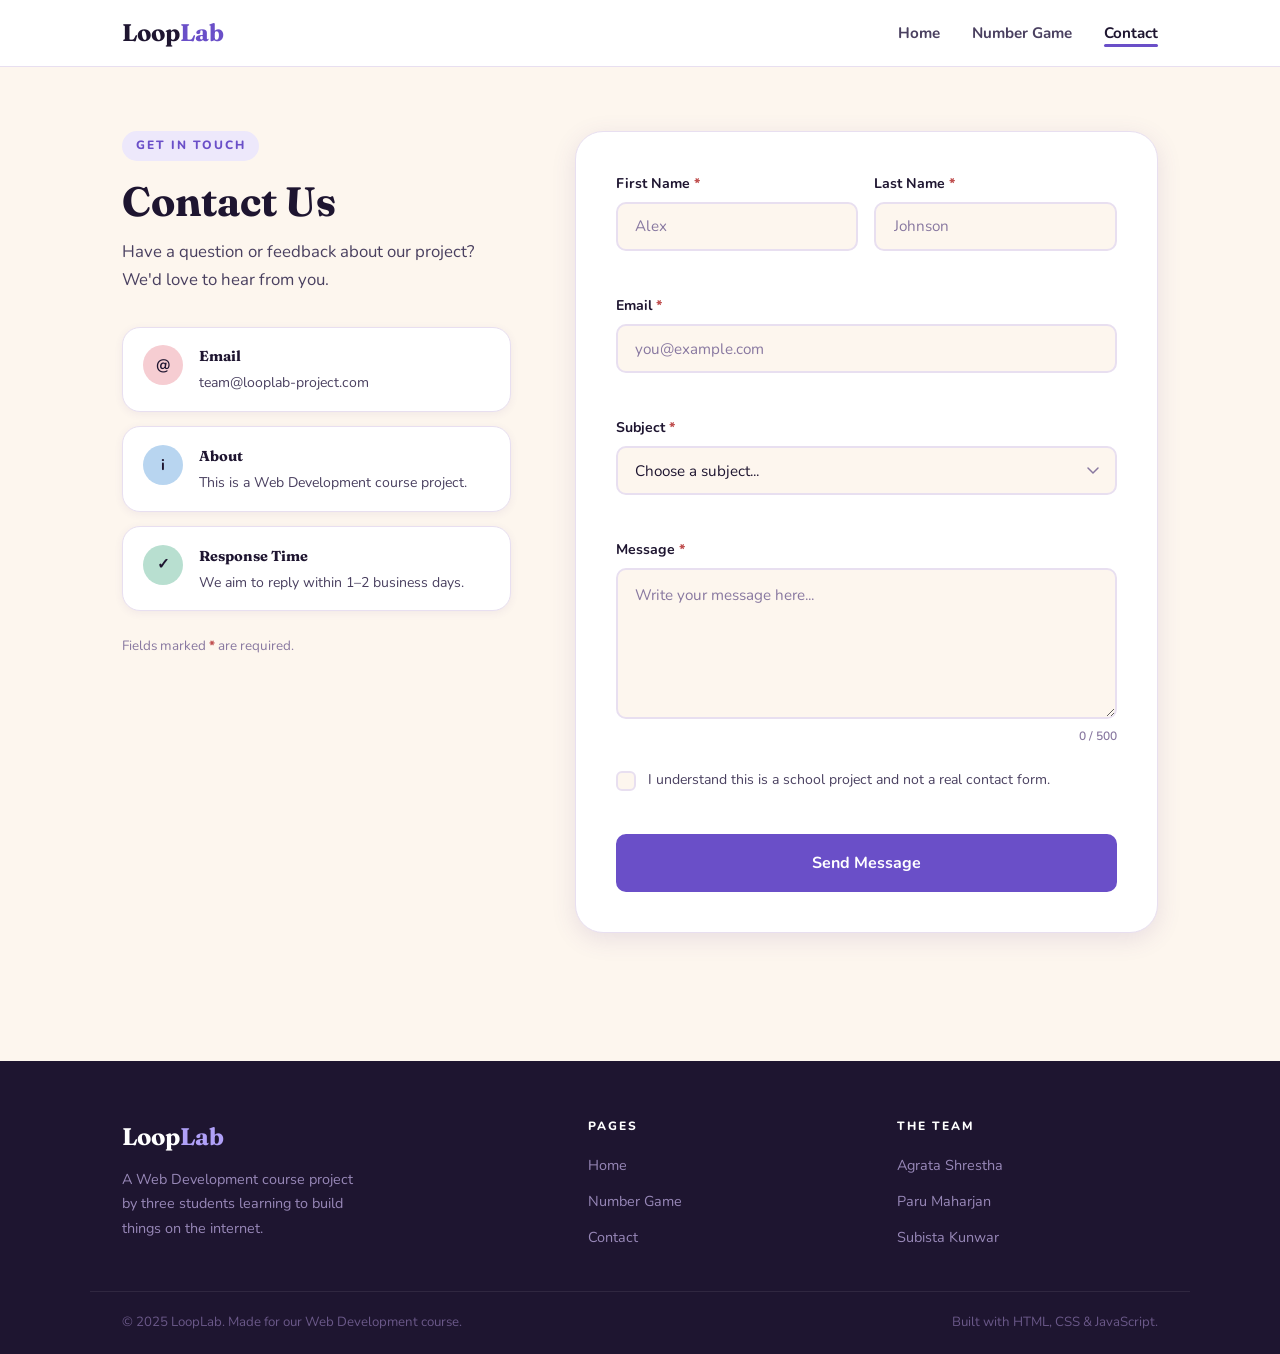
==== commit 43b7d843: "contact:: add contact.js" ====
--- a/contact.html
+++ b/contact.html
@@ -40,7 +40,7 @@
               <div class="info-icon" style="background: var(--soft-pink);">@</div>
               <div>
                 <h4>Email</h4>
-                <p><a href="/cdn-cgi/l/email-protection" class="__cf_email__" data-cfemail="a4d0c1c5c9e4c8cbcbd4c8c5c689d4d6cbcec1c7d08ac7cbc9">[email&#160;protected]</a></p>
+                <p>team@looplab-project.com</p>
               </div>
             </div>
             <div class="info-card">
@@ -160,4 +160,11 @@
     </div>
     <div class="footer-bottom">
       <p>&copy; 2025 LoopLab. Made for our Web Development course.</p>
-      <p>Built with HTML, CSS &amp;+      <p>Built with HTML, CSS &amp; JavaScript.</p>
+    </div>
+  </footer>
+
+  <script src="nav.js"></script>
+  <script src="contact.js"></script>
+</body>
+</html>
